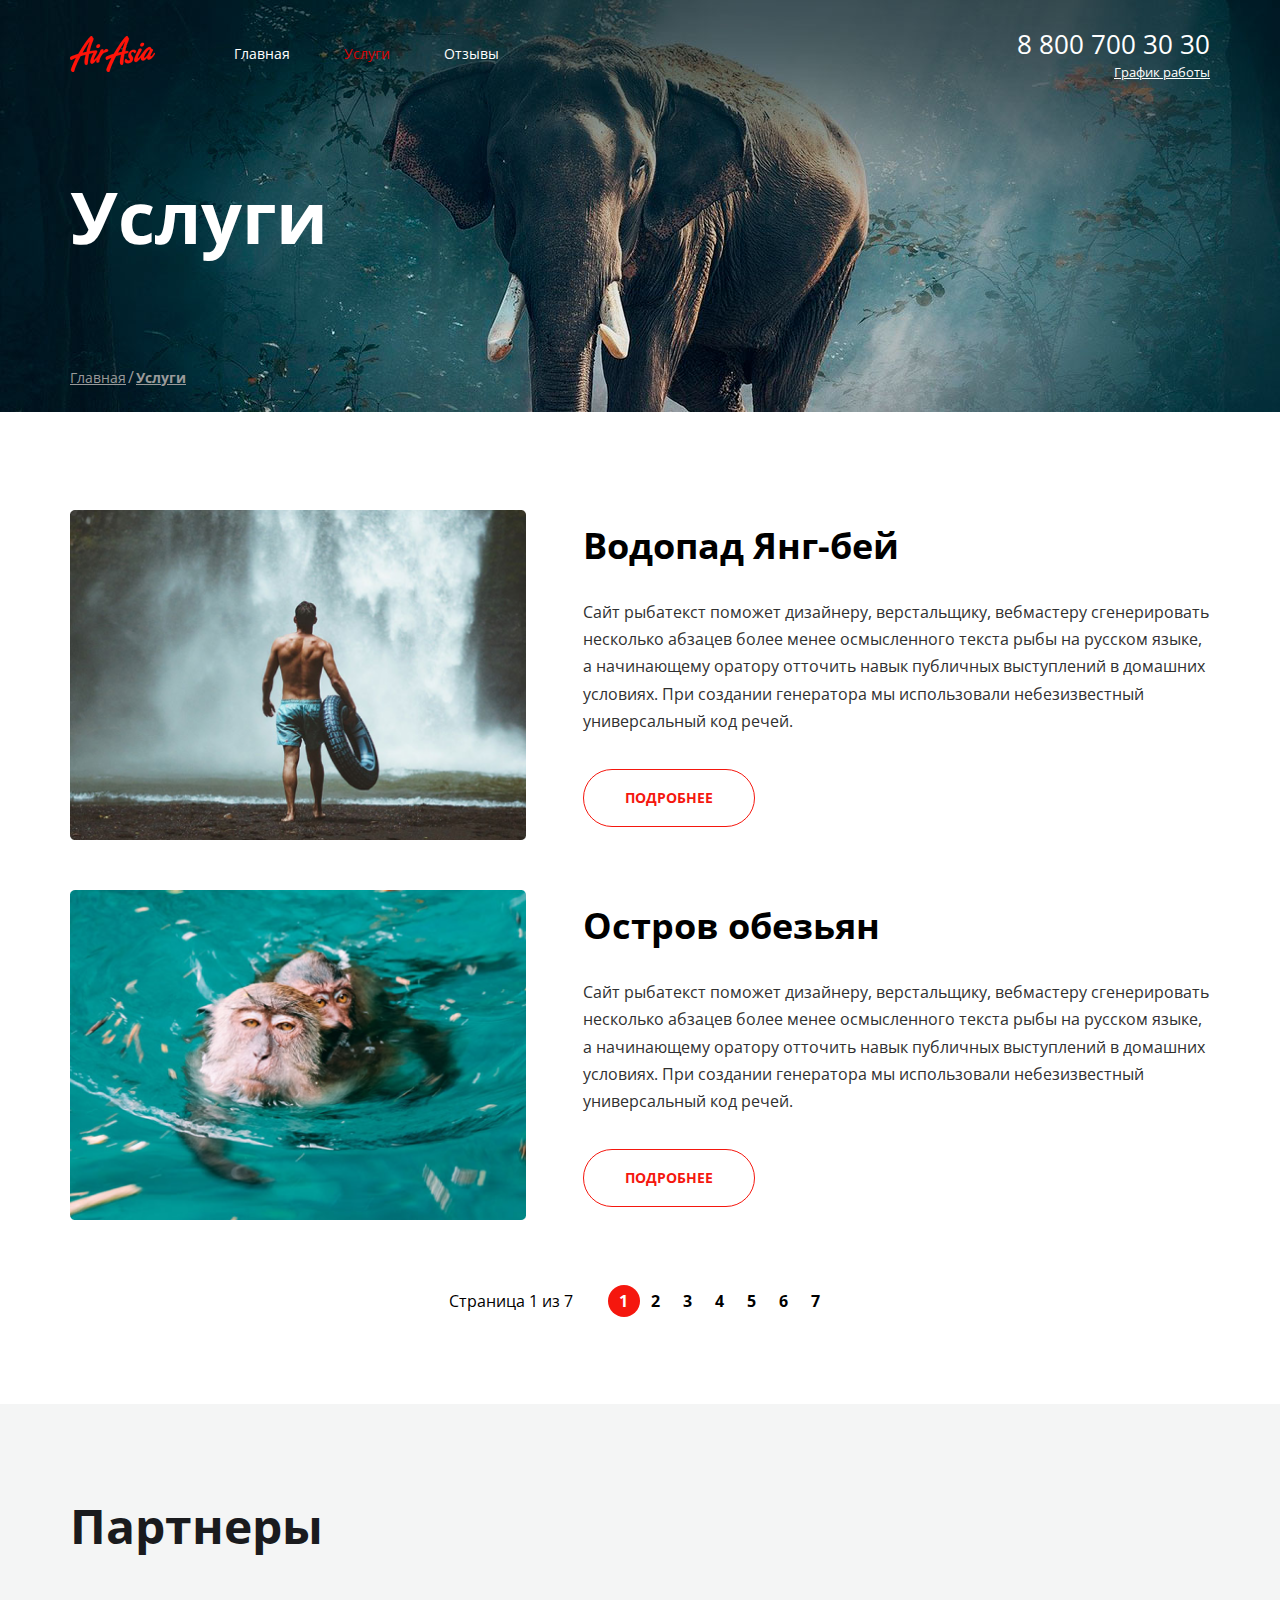
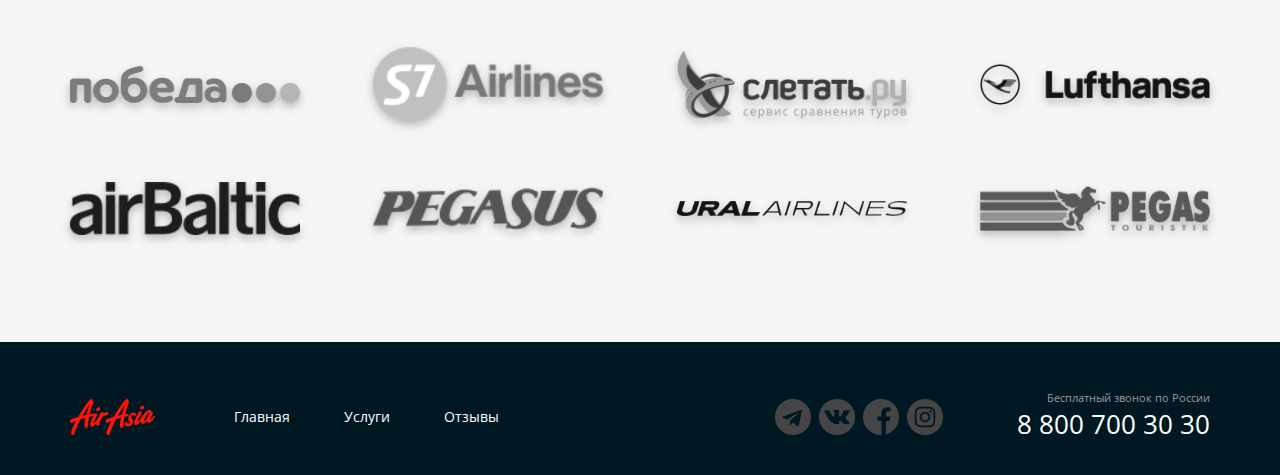
==== services.html @ ce390bf9 "загрузила файл страницы услуг" ====
<!DOCTYPE html>
<html lang="ru">

<head>
  <meta charset="UTF-8">
  <meta http-equiv="X-UA-Compatible" content="IE=edge">
  <meta name="viewport" content="width=1200, initial-scale=1.0">
  <title>Услуги | Авиакомпания Air Asia</title>
  <link href="https://fonts.googleapis.com/css2?family=Open+Sans:ital,wght@0,400;0,700;1,400&display=swap"
    rel="stylesheet">
  <link rel="stylesheet" href="./main.css">

</head>

<body>
  <div class="wrapper">
    <div class="wrapper__content">
      <section class="top-line">
        <div class="container top-line__container">
          <header class="header">
            <div class="header__col">
              <a href="#" class="logo header__logo">
                <img src="./img/logo.png" alt="Логотип авиакомпании" class="logo__img">
              </a>
              <nav class="menu header__menu">
                <ul class="menu__list">
                  <li class="menu__item">
                    <a href="./index.html" class="menu__link">Главная</a>
                  </li>
                  <li class="menu__item menu__item--active">
                    <a href="#" class="menu__link">Услуги</a>
                  </li>
                  <li class="menu__item">
                    <a href="#" class="menu__link">Отзывы</a>
                  </li>
                </ul>
              </nav>
            </div>
            <div class="header__col header__col--position--right">
              <address class="contacts">
                <a href="tel:+78007003030" class="contacts__phone">8 800 700 30 30</a>
                <div class="contacts__info">График работы</div>
              </address>
            </div>
          </header>
          <h1 class="page-title">Услуги</h1>
          <nav class="breadcrumbs">
            <ul class="breadcrumbs__list">
              <li class="breadcrumbs__item">
                <a href="#" class="breadcrumbs__link">Главная</a>
              </li>
              <li class="breadcrumbs__item breadcrumbs__item--active">
                <a href="#" class="breadcrumbs__link">Услуги</a>
              </li>
            </ul>
          </nav>
        </div>
      </section>
      <main class="page-content">
        <div class="container">
            <ul class="services">
              <li class="services__item">
                <a href="#" class="service">
                  <div class="service__img">
                    <img src="./img/services/waterfall.png" alt="Водопад" class="service__img-elem">
                  </div>
                  <div class="service__content">
                    <h3 class="service__title">Водопад Янг-бей</h3>
                    <div class="service__description">
                      <p>
                        Сайт рыбатекст поможет дизайнеру, верстальщику, вебмастеру сгенерировать несколько абзацев более
                        менее осмысленного текста рыбы на русском языке, а начинающему оратору отточить навык публичных
                        выступлений в домашних условиях. При создании генератора мы использовали небезизвестный
                        универсальный код речей.
                      </p>
                    </div>
                    <div href="#" class="service__button">Подробнее</div>
                  </div>
                </a>
              </li>
              <li class="service__item">
                <a href="#" class="service">
                  <div class="service__img">
                    <img src="./img/services/monkeys.png" alt="Обезьяны" class="service__img-elem">
                  </div>
                  <div class="service__content">
                    <h3 class="service__title">Остров обезьян</h3>
                    <div class="service__description">
                      <p>
                        Сайт рыбатекст поможет дизайнеру, верстальщику, вебмастеру сгенерировать несколько абзацев более
                        менее осмысленного текста рыбы на русском языке, а начинающему оратору отточить навык публичных
                        выступлений в домашних условиях. При создании генератора мы использовали небезизвестный
                        универсальный код речей.
                      </p>
                    </div>
                    <div href="#" class="button service__button">Подробнее</div>
                  </div>
                </a>
              </li>
            </ul>
            <div class="paginator paginator--dark">
              <div class="paginator__display">Страница 1 из 7</div>
              <ul class="paginator__list">
                <li class="paginator__item paginator__item--active">
                  <a href="#" class="paginator__link">1</a>
                </li>
                <li class="paginator__item">
                  <a href="#" class="paginator__link">2</a>
                </li>
                <li class="paginator__item">
                  <a href="#" class="paginator__link">3</a>
                </li>
                <li class="paginator__item">
                  <a href="#" class="paginator__link">4</a>
                </li>
                <li class="paginator__item">
                  <a href="#" class="paginator__link">5</a>
                </li>
                <li class="paginator__item">
                  <a href="#" class="paginator__link">6</a>
                </li>
                <li class="paginator__item">
                  <a href="#" class="paginator__link">7</a>
                </li>
              </ul>
            </div>
        </div>
      </main>
      <section class="inner-section">
        <div class="container">
          <h2 class="inner-section-title">Партнеры</h2>
          <ul class="partners">
            <li class="partners__item">
              <a href="#" class="partners__link">
                <img src="./img/partners/pobeda.png" alt="Логотип Победа">
              </a>
            </li>
            <li class="partners__item">
              <a href="#" class="partners__link">
                <img src="./img/partners/s7.png" alt="Логотип S7 Airlines">
              </a>
            </li>
            <li class="partners__item">
              <a href="#" class="partners__link">
                <img src="./img/partners/lets-fly.png" alt="Логотип Слетать.ру">
              </a>
            </li>
            <li class="partners__item">
              <a href="#" class="partners__link">
                <img src="./img/partners/lufthansa.png" alt="Логотип">
              </a>
            </li>
            <li class="partners__item">
              <a href="#" class="partners__link">
                <img src="./img/partners/airbaltic.png" alt="Логотип">
              </a>
            </li>
            <li class="partners__item">
              <a href="#" class="partners__link">
                <img src="./img/partners/pegasus.png" alt="Логотип">
              </a>
            </li>
            <li class="partners__item">
              <a href="#" class="partners__link">
                <img src="./img/partners/ural.png" alt="Логотип">
              </a>
            </li>
            <li class="partners__item">
              <a href="#" class="partners__link">
                <img src="./img/partners/pegas.png" alt="Логотип">
              </a>
            </li>
          </ul>
        </div>
      </section>
    </div>
    <footer class="inner-footer">
      <div class="container inner-footer__container">
        <div class="footer">
          <div class="footer__col">
            <a href="#" class="logo">
              <img src="./img/logo.png" alt="Логотип авиакомпании" class="logo__img">
            </a>
            <nav class="menu">
              <ul class="menu__list">
                <li class="menu__item">
                  <a href="./index.html" class="menu__link">Главная</a>
                </li>
                <li class="menu__item">
                  <a href="#" class="menu__link">Услуги</a>
                </li>
                <li class="menu__item">
                  <a href="#" class="menu__link">Отзывы</a>
                </li>
              </ul>
            </nav>
          </div>
          <div class="footer__col footer__col--position--right">
            <ul class="socials">
              <li class="socials__item">
                <a href="#" class="socials__link">
                  <img src="./img/socials/telegram.png" alt="telegram-icon" class="socials__img">
                </a>
              </li>
              <li class="socials__item">
                <a href="#" class="socials__link">
                  <img src="./img/socials/vk.png" alt="vk-icon" class="socials__img">
                </a>
              </li>
              <li class="socials__item">
                <a href="#" class="socials__link">
                  <img src="./img/socials/fb.png" alt="fb-icon" class="socials__img">
                </a>
              </li>
              <li class="socials__item">
                <a href="#" class="socials__link">
                  <img src="./img/socials/insta.png" alt="insta-icon" class="socials__img">
                </a>
              </li>
            </ul>
            <address class="contacts">
              <div class="contacts__info footer__info">Бесплатный звонок по России</div>
              <a href="tel:+78007003030" class="contacts__phone">8 800 700 30 30</a>
            </address>
          </div>
        </div>
      </div>
    </footer>
    </div>

</body>

</html>
---- main.css ----
@import url('./css/layout/normalize.css');
@import url('./css/layout/base.css');
@import url('./css/blocks/hero.css');
@import url('./css/blocks/header.css');
@import url('./css/blocks/logo.css');
@import url('./css/blocks/menu.css');
@import url('./css/blocks/contacts.css');
@import url('./css/blocks/button.css');
@import url('./css/blocks/offers.css');
@import url('./css/blocks/title.css');
@import url('./css/blocks/news.css');
@import url('./css/blocks/paginator.css');
@import url('./css/blocks/about.css');
@import url('./css/blocks/footer.css');
@import url('./css/blocks/socials.css');
@import url('/css/blocks/breadcrumbs.css');
@import url('./css/blocks/top-line.css');
@import url('./css/blocks/services.css');
@import url('./css/blocks/partners.css');
@import url('./css/blocks/inner-footer.css');
@import url('./css/blocks/inner-section.css');
@import url('./css/blocks/page-title.css');
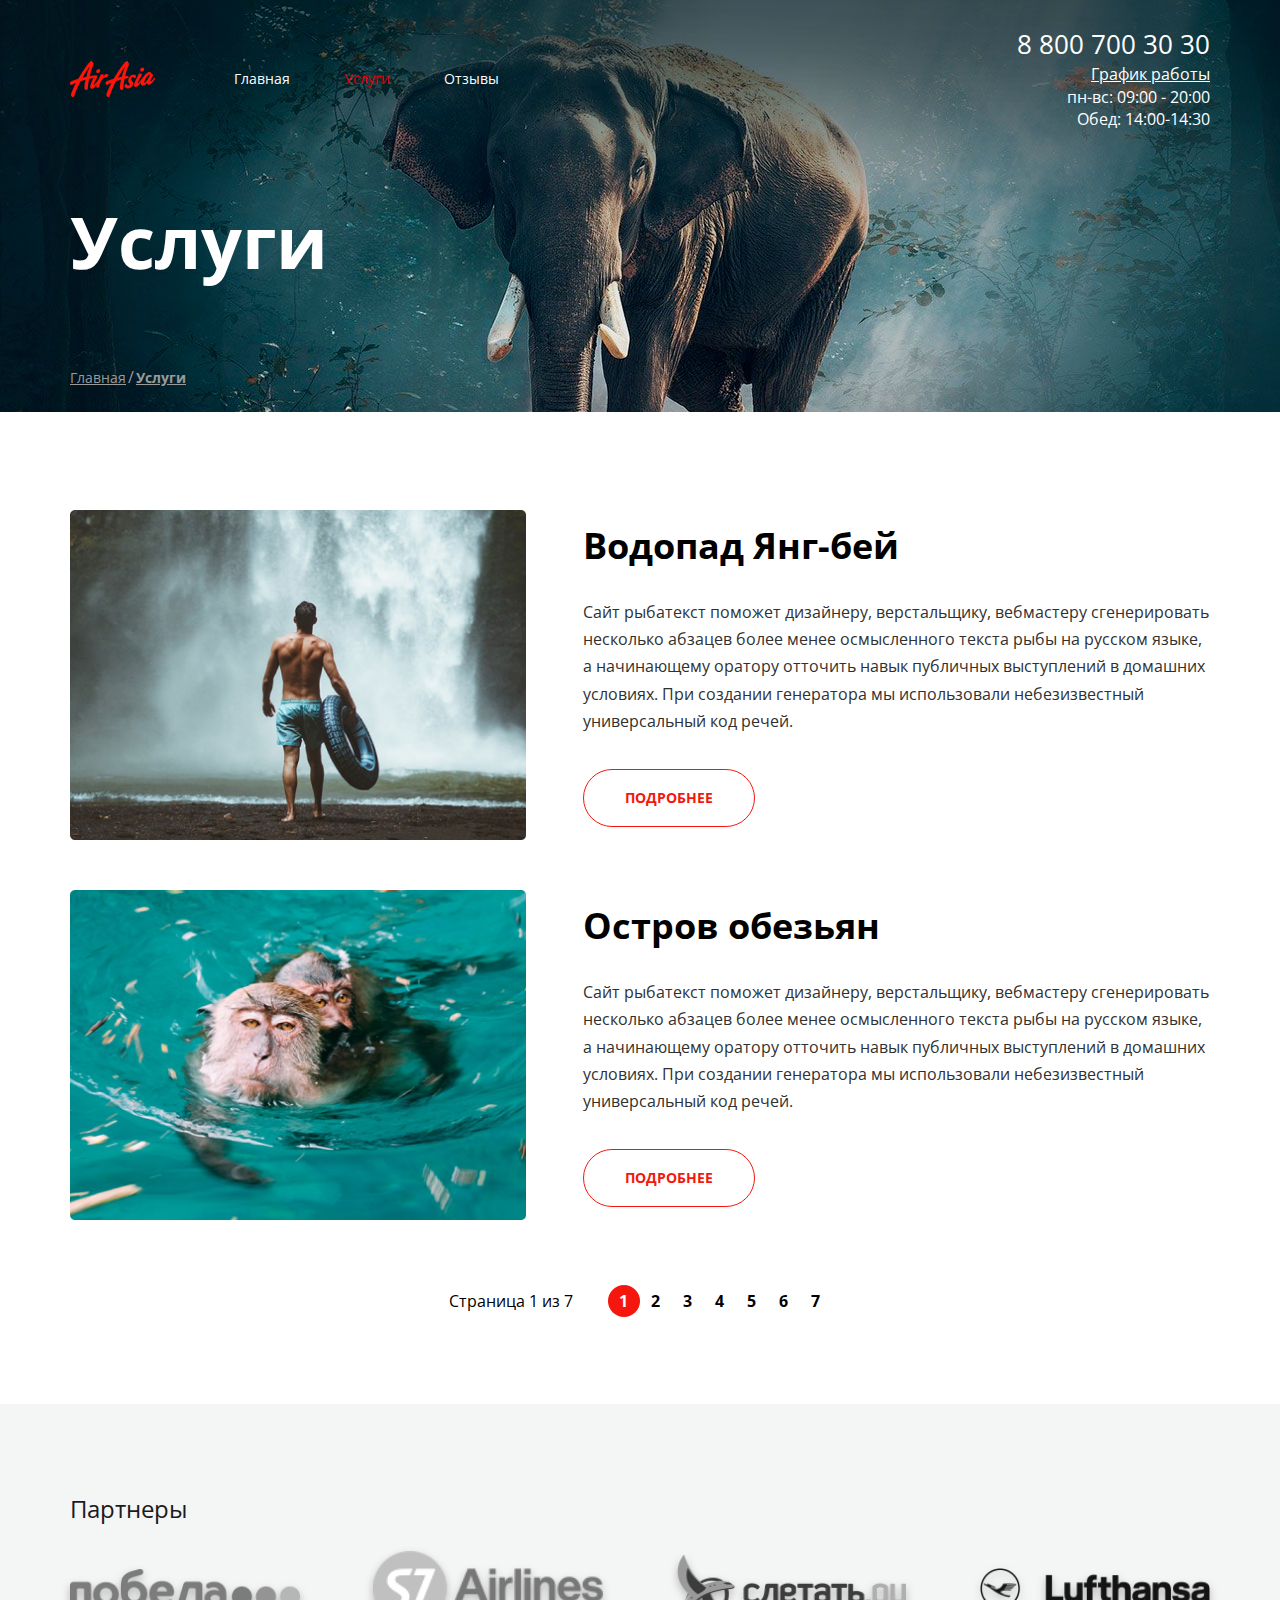
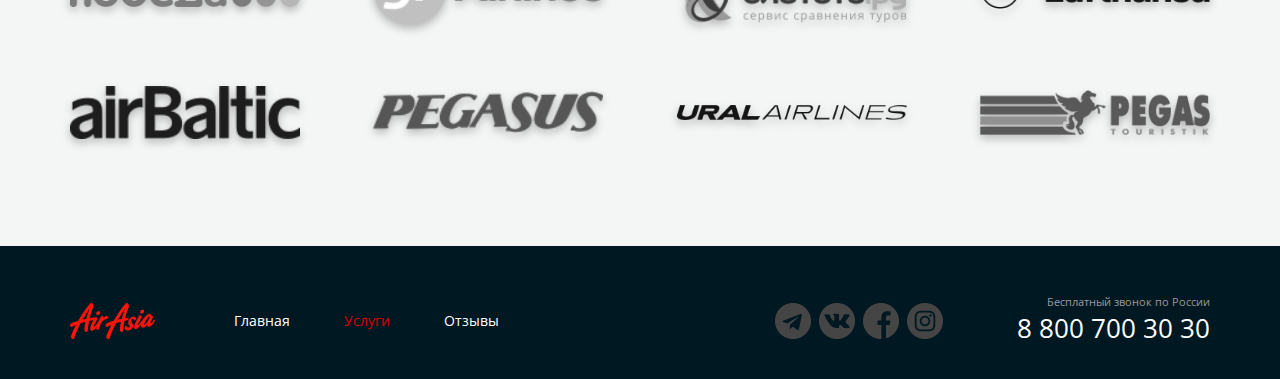
==== commit 96497e1a: "обновила страницу услуги" ====
--- a/services.html
+++ b/services.html
@@ -6,7 +6,7 @@
   <meta http-equiv="X-UA-Compatible" content="IE=edge">
   <meta name="viewport" content="width=1200, initial-scale=1.0">
   <title>Услуги | Авиакомпания Air Asia</title>
-  <link href="https://fonts.googleapis.com/css2?family=Open+Sans:ital,wght@0,400;0,700;1,400&display=swap"
+  <link href="https://fonts.googleapis.com/css2?family=Open+Sans:ital,wght@0,400;0,600;0,700;1,400&display=swap"
     rel="stylesheet">
   <link rel="stylesheet" href="./main.css">
 
@@ -19,7 +19,7 @@
         <div class="container top-line__container">
           <header class="header">
             <div class="header__col">
-              <a href="#" class="logo header__logo">
+              <a href="./index.html" class="logo header__logo">
                 <img src="./img/logo.png" alt="Логотип авиакомпании" class="logo__img">
               </a>
               <nav class="menu header__menu">
@@ -31,7 +31,7 @@
                     <a href="#" class="menu__link">Услуги</a>
                   </li>
                   <li class="menu__item">
-                    <a href="#" class="menu__link">Отзывы</a>
+                    <a href="./reviews.html" class="menu__link">Отзывы</a>
                   </li>
                 </ul>
               </nav>
@@ -39,7 +39,15 @@
             <div class="header__col header__col--position--right">
               <address class="contacts">
                 <a href="tel:+78007003030" class="contacts__phone">8 800 700 30 30</a>
-                <div class="contacts__info">График работы</div>
+                <div class="contacts__schedule">
+                  <a href="#" class="contacts__link">График работы</a>
+                  <div class="contacts__drop">
+                    <ul class="contacts__list">
+                      <li class="contacts__item contacts__item--days">пн-вс: 09:00 - 20:00</li>
+                      <li class="contacts__item contacts__item--dinner">Обед: 14:00-14:30</li>
+                    </ul>
+                  </div>
+                </div>
               </address>
             </div>
           </header>
@@ -128,7 +136,7 @@
       </main>
       <section class="inner-section">
         <div class="container">
-          <h2 class="inner-section-title">Партнеры</h2>
+          <h2 class="inner-section__title">Партнеры</h2>
           <ul class="partners">
             <li class="partners__item">
               <a href="#" class="partners__link">
@@ -178,7 +186,7 @@
       <div class="container inner-footer__container">
         <div class="footer">
           <div class="footer__col">
-            <a href="#" class="logo">
+            <a href="./index.html" class="logo">
               <img src="./img/logo.png" alt="Логотип авиакомпании" class="logo__img">
             </a>
             <nav class="menu">
@@ -186,35 +194,31 @@
                 <li class="menu__item">
                   <a href="./index.html" class="menu__link">Главная</a>
                 </li>
+                <li class="menu__item menu__item--active">
+                  <a href="./services.html" class="menu__link">Услуги</a>
+                </li>
                 <li class="menu__item">
-                  <a href="#" class="menu__link">Услуги</a>
-                </li>
-                <li class="menu__item">
-                  <a href="#" class="menu__link">Отзывы</a>
+                  <a href="./reviews.html" class="menu__link">Отзывы</a>
                 </li>
               </ul>
             </nav>
           </div>
           <div class="footer__col footer__col--position--right">
             <ul class="socials">
-              <li class="socials__item">
-                <a href="#" class="socials__link">
-                  <img src="./img/socials/telegram.png" alt="telegram-icon" class="socials__img">
-                </a>
-              </li>
-              <li class="socials__item">
-                <a href="#" class="socials__link">
-                  <img src="./img/socials/vk.png" alt="vk-icon" class="socials__img">
-                </a>
-              </li>
-              <li class="socials__item">
-                <a href="#" class="socials__link">
-                  <img src="./img/socials/fb.png" alt="fb-icon" class="socials__img">
-                </a>
-              </li>
-              <li class="socials__item">
-                <a href="#" class="socials__link">
-                  <img src="./img/socials/insta.png" alt="insta-icon" class="socials__img">
+              <li class="socials__item socials__item--telegram--icon">
+                <a href="#" class="socials__link">
+                </a>
+              </li>
+              <li class="socials__item socials__item--vk--icon">
+                <a href="#" class="socials__link">
+                </a>
+              </li>
+              <li class="socials__item socials__item--fb--icon">
+                <a href="#" class="socials__link">
+                </a>
+              </li>
+              <li class="socials__item socials__item--insta--icon">
+                <a href="#" class="socials__link">
                 </a>
               </li>
             </ul>
@@ -226,7 +230,7 @@
         </div>
       </div>
     </footer>
-    </div>
+  </div>
 
 </body>
 
--- a/main.css
+++ b/main.css
@@ -13,10 +13,26 @@
 @import url('./css/blocks/about.css');
 @import url('./css/blocks/footer.css');
 @import url('./css/blocks/socials.css');
-@import url('/css/blocks/breadcrumbs.css');
+@import url('./css/blocks/breadcrumbs.css');
 @import url('./css/blocks/top-line.css');
 @import url('./css/blocks/services.css');
 @import url('./css/blocks/partners.css');
 @import url('./css/blocks/inner-footer.css');
 @import url('./css/blocks/inner-section.css');
 @import url('./css/blocks/page-title.css');
+@import url('./css/blocks/form.css');
+@import url('./css/blocks/controls.css');
+@import url('./css/blocks/welcome.css');
+@import url('./css/blocks/reviews.css');
+@import url('./css/blocks/review.css');
+@import url('./css/blocks/avatar.css');
+@import url('./css/blocks/tag.css');
+@import url('./css/blocks/separator.css');
+@import url('./css/blocks/feedback-section.css');
+
+
+
+
+
+
+
